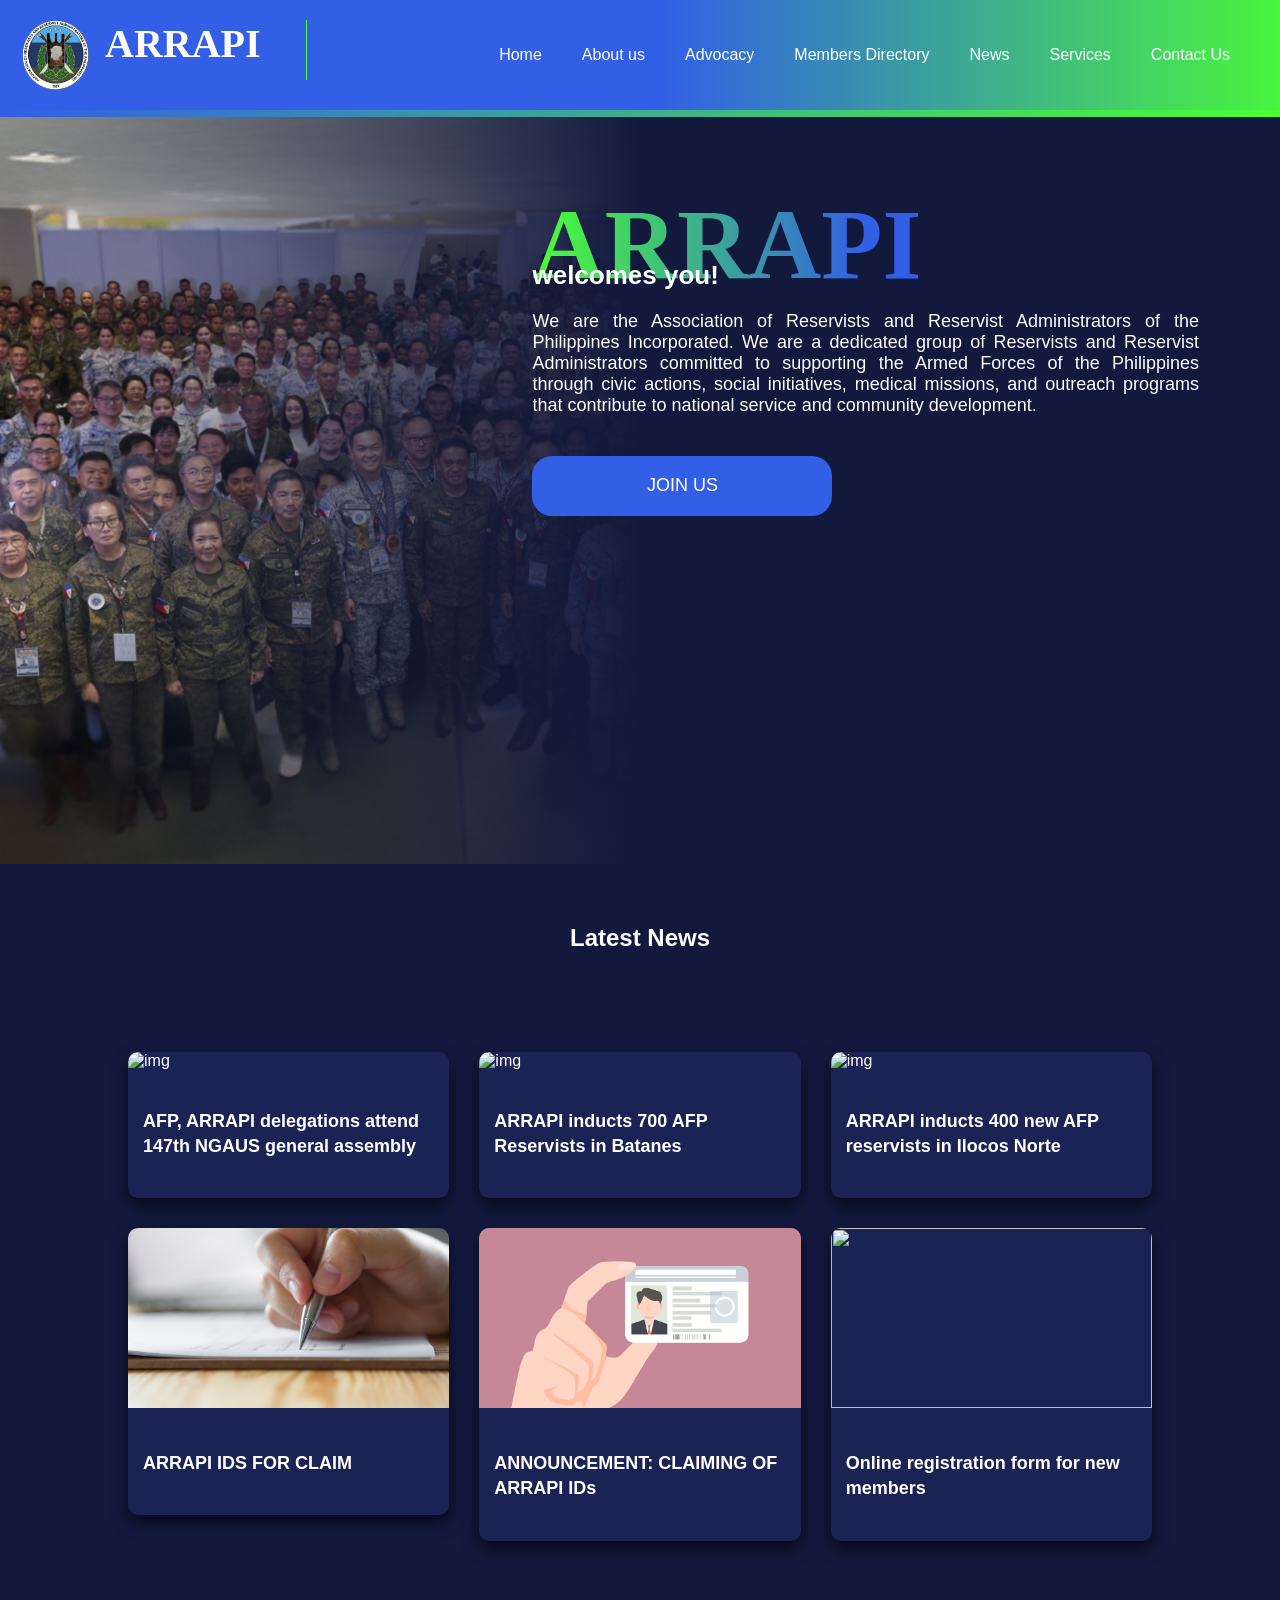
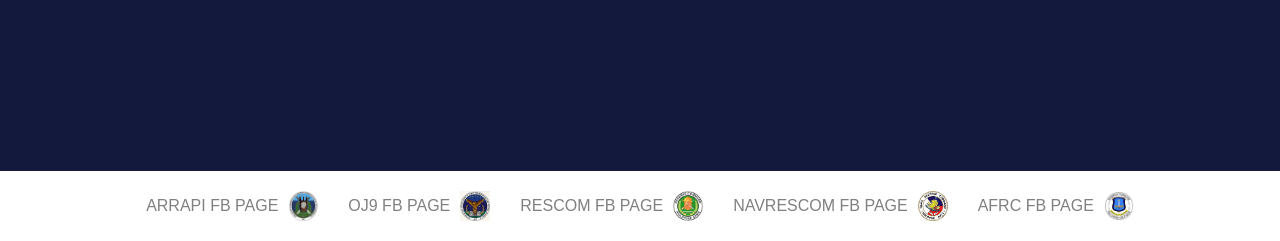
==== index.html @ 5e3e0a8f "Add files via upload" ====
<!DOCTYPE html>
<html lang="en">
<head>
    <meta charset="UTF-8">
    <link rel="icon" href="https://www.arrapiph.com/favicon.ico"/>
    <meta name="viewport" content="width=device-width, initial-scale=1.0">
    <title>Home - ARRAPI</title>
    <link rel="stylesheet" href="styles.css">
</head>
<body>

    <header>
        <nav class = "navbar-container">
            <nav class="navbar">
                <div class="brand">
                    <div class="icon">
                        <img src="images/arrapi_logo.ico" alt="favicon", style="width: 70px; height: 70px;">
                    </div>
                    <div class="icontext"><h3>ARRAPI</h3></div>
                    <div class="line"></div>

                </div>
                
                <div class="border"></div>

                <ul class="nav-links">
                    <li><a href="index.html">Home</a></li>
                    <li><a href="pages/about-us.html">About us</a></li>
                    <li><a href="pages/advocacy.html">Advocacy</a></li>
                    <li><a href="pages/members-directory.html">Members Directory</a></li>
                    <li><a href="pages/news.html">News</a></li>
                    <li><a href="pages/services.html">Services</a></li>
                    <li><a href="pages/contact-us.html">Contact Us</a></li>
                </ul>
            </nav>
        </nav>
    
    </header>
<section class="hero-page">
    <section class="hero-container">
        <section class="hero">
            <div class="bg">
                <div class="rectanglebg"></div>
                <div class="gradientbg"></div>
                <span class="img-spread"><img src="images/spread-arrapi.png"></span>
            </div>
            <div class="hero-text">
            <h1>
                <span class="arrapi">ARRAPI</span>
                <br>
                <span class="welcomes-you">welcomes you!</span>
            </h1>

            <p>We are the Association of Reservists and Reservist Administrators of the Philippines Incorporated. We are a dedicated group of Reservists and Reservist Administrators committed to supporting the Armed Forces of the Philippines through civic actions, social initiatives, medical missions, and outreach programs that contribute to national service and community development.</p>
            <button class="joinme">JOIN US</button>
            </div>
        </section>
    </section>
</section>


<section class="news-wrapper">
    <section class = "latest-news">
        <h1>Latest News</h1>
        <div class="news-container">
            <a href = https://globalnation.inquirer.net/289226/afp-arrapi-delegations-attend-147th-ngaus-general-assembly>
                <article class="news-item">
                <img src="https://globalnation.inquirer.net/files/2025/08/WhatsApp-Image-2025-08-25-at-19.23.06-1200x740.jpeg" alt="img">
                <h4>AFP, ARRAPI delegations attend 147th NGAUS general assembly</h4>
            </article></a>


            <a href = https://tribune.net.ph/2025/06/21/arrapi-inducts-700-afp-reservists-in-batanes>
                <article class="news-item">
                <img src="https://media.assettype.com/tribune%2F2025-06-21%2F9zj9qv0c%2F4E43B6C8-1FF1-4912-9ED3-9950595262D0.jpeg?w=768&auto=format%2Ccompress&fit=max" alt="img">
                <h4>ARRAPI inducts 700 AFP Reservists in Batanes</h4>
            </article></a>


            <a href = https://newsinfo.inquirer.net/2076127/arrapi-inducts-400-new-afp-reservists-in-ilocos-norte>
                <article class="news-item">
                <img src="https://newsinfo.inquirer.net/files/2025/06/WhatsApp-Image-2025-06-29-at-17.36.35.jpeg" alt="img">
                <h4>ARRAPI inducts 400 new AFP reservists in Ilocos Norte</h4>
            </article></a>                


            <a href = https://drive.google.com/file/d/1SvCfmNvWqnSzce89vplWQeWWTD6E4inz/view>
                <article class="news-item">
                <img src="images/1341.jpg">
                <h4>ARRAPI IDS FOR CLAIM</h4>
            </article></a>

            <a href =https://drive.google.com/file/d/1uY2WLiXFgwrh8M4Jw7DO53AK5DTmRZvH/view?usp=sharing">
                <article class="news-item">
                <img src="images/310400-P8PSHC-328.jpg">
                <h4>ANNOUNCEMENT: CLAIMING OF ARRAPI IDs</h4>
            </article></a>    

            <a href =https://www.arrapiph.com/register>
                <article class="news-item">
                <img src="images/concentrated-colleagues-sitting-office-coworking.jpg">
                <h4>Online registration form for new members</h4>
            </article></a>

        </div>
    </section>
</section>
    <footer>
        <ul class = "site-footer">
            <li><a href=https://www.facebook.com/people/Association-of-Reservists-and-Reservist-Administrators-of-the-PH-Inc/61556524346999>
                ARRAPI FB PAGE
                <img src="images/arrapi_logo.ico">
                </a></li>
            <li><a href=https://www.facebook.com/rraoj9>
                OJ9 FB PAGE
                <img src="images/oj9-logo.58120cb550e91521a67d.png">
                </a></li>
            <li><a href=https://www.facebook.com/harescom>
                RESCOM FB PAGE
                <img src="images/rescom-logo.9377e2774ceb5b5e9c93.png">
                </a></li>
            <li><a href=https://www.facebook.com/NRCOfficial2020>
                NAVRESCOM FB PAGE
                <img src="images/navrescom-logo.450ffe9487404cb3a0cf.jpg">
                </a></li>
            <li><a href=https://www.facebook.com/profile.php?id=61558652396406>
                AFRC FB PAGE
                <img src="images/Untitled.png">
                </a></li>
            
        </ul>
    </footer>
</body>
</html>
---- styles.css ----
/*default*/
    @font-face {
        font-family: "Bodoni";
        src: url("assets/font/BodoniModaSC/BodoniModaSC_18pt-Regular.ttf")format("truetype");
    }
    @font-face {
        font-family: "Jost";
        src: url("assets/font/Jost/Jost-800-Hevy.otf")format("truetype");
    }

    body{
        background-color: #12193d;
        background-repeat: no-repeat;
        margin:0;
        font-family: Arial, Helvetica, sans-serif;
        color:white;
        overflow-x: hidden;
    }

/* navigation bar */

    nav.navbar-container{
        position: relative;
        min-height: 100px;
    }

    .navbar{
        display: flex;
        flex-direction: row;
        align-items: center;
        background: linear-gradient(to right,#325fe6, #325fe6, #4aff33);
        padding: 20px;
        top:0;
        width: 100%;
        position:fixed;
        z-index: 100000;

    }
    .navbar div{
        display: flex;
    }
    .navbar div.brand{
        gap:15px;
    }

    .navbar ul{
        display: flex;
        justify-content: flex-end;
        flex-direction: row;
        align-items: center;
        list-style-type: none;
        padding:0px;
        margin-left: auto;
        margin-right: 50px;
        overflow:hidden;
    }

    .navbar a{
        color:white;
        text-decoration: none;
        padding: 10px;
        margin:10px;
        white-space: nowrap;
    }

    .navbar div.icontext h3{
        font-family: "Bodoni";
        font-size: 40px;
        margin: 0px;
    }

    .navbar div.line{
        background-color: #4aff33;
        height: 60px;
        width: 1px;
        margin-left:30px;
        z-index: 1000;
    }

    .border{
        display: flex;
        flex-direction: row;
        background: linear-gradient(to right,#325fe6, #4aff33);
        height: 7px;
        width: 100%;
        position:fixed;
        top:110px;
        left: 0;
        z-index: 0;
    }

/* hero section */

section.hero-page{
    min-height: 100px;
    margin-bottom: 0;
}

section.hero-container{
    position: relative;
    bottom: 4px;
    overflow: visible;
}

.bg{
    position: absolute;
    inset: 0;
    display: flex;
    z-index: -1000;
}

.rectanglebg{
    background: linear-gradient(to right, transparent, #12193d);
    height: 800px;
    width: 50%;
}

.gradientbg{
    background: #12193d;
    height: 800px;
    width: 50%;    
}

.img-spread{
    position: absolute;
    height: 100%;
    width: 100%;
    right: 20%;
    z-index: -100;    
}

section.hero{
    min-height: 800px;
    padding: 60px 8%;
}

section.hero h1 span.arrapi{
    display: block;
    font-family: "Jost";
    font-size: 100px;
    background: linear-gradient(to right, #4aff33, #325fe6, #325fe6);
    -webkit-background-clip: text;
    -webkit-text-fill-color: transparent;
    margin-bottom:-60px;
    z-index: 2;
}

section.hero h1 span.welcomes-you{
    display: block;
    font-family: Arial, Helvetica, sans-serif;
    font-size: 26px;
    margin-bottom:-20px;
    z-index: 2;
}

section.hero p{
    font-size: 18px;
    text-align: justify;
    text-wrap: wrap;
    margin-bottom: 40px;
    z-index: 2;
}

.joinme{
    background-color:#325fe6;
    color: white;
    border: none;
    padding: 15px 32px;
    text-align:center;
    font-size: 18px;
    height: 60px;
    width:  300px;
    border-radius: 20px;
}

.joinme:hover{
    background-color: #345bd1;
}

div.hero-text{
    display: flex;
    position: relative;
    flex-direction: column;
    left:40%;
    margin-right: 38%;
    top: 10px;

}

/*LATEST NEWS LATEST NEWS LATEST NEWS*/

.news-wrapper{
    position: relative;
    margin-top: -200px;
    margin-bottom: 150px;
    padding: 80px 10%;
}

.latest-news h1{
    align-items: center;
    text-align: center;
    font-size: 24px;
    margin-bottom: 100px;
}

.news-container{
    display: grid;
    grid-template-columns: repeat(3, 1fr);
    gap: 30px;
}

.news-item{
    background-color: #1b2354;
    border-radius: 10px;
    overflow: hidden;
    box-shadow:0 8px 16px 0 rgba(0,0,0.5,0.6);
    transition: transform 0.3s ease;
}

.news-item:hover{
    transform: translateY(-8px);
}

.news-item img{
    width: 100%;
    height: 180px;
    object-fit: cover;
}

.news-item h4{
    padding: 15px;
    font-size: 18px;
    line-height: 1.4;
}

.news-container a{
    text-decoration: none;
    color: white;
}
    
/* FOOTER */

footer {
    background-color: white;
    padding: 20px 0;
    width: 100%;
    position: relative; /* or use fixed if you want it always visible */
    bottom: 0;
    color: #fff;
    text-align: center;
}

.site-footer {
    list-style: none;
    margin: 0;
    padding: 0;
    display: flex;
    flex-wrap: wrap;
    justify-content: center;
    gap: 30px; /* spacing between items */
}

.site-footer li a {
    color: grey;
    text-decoration: none;
    display: flex;
    align-items: center;
    gap: 10px;
    transition: color 0.3s;
}

.site-footer li a:hover {
    color: #4aff33;
}

.site-footer img {
    width: 30px;
    height: 30px;
    object-fit: contain;
}   

/* history */

.history{
    position: relative;
    bottom: 40px;
    min-height: 100px;
    display: flex;
    flex-direction: row;
}

.headline-history{
    display: flex;
    flex-direction: row;
    align-items: center;
    gap: 1em;
    margin: 2em;
}

.text-line{
    background-color: #4aff33;
    height: 50px;
    width: 1px;
}

.main-title-history{
    display: inline-block;
}

.history video{
    margin: 2em;
    height:300%;
    width: 300%;
    border-radius: 20px;
}

.history .subtitles-history{
    margin: 2em;
    text-align: justify;
    line-height: 30px;
    margin-right: 0px;
}

/* join us */

div.join{
    display: flex;
    flex-direction: column;
    align-items: center;
    min-height: 200px;
}

/* mission visiom */
.advocacy{
    margin: 2em;
    line-height: 30px;
    min-height: 100px;
}

/* news */

.headline-news{
    display: flex;
    flex-direction: row;
    align-items: center;
    gap: 1em;
    margin: 2em;
    margin-left: 130px;
    min-height: 100px;
    margin-bottom: 170px;
}

.text-line{
    background-color: #4aff33;
    height: 50px;
    width: 1px;
}

/* contact */
.null1{
    position: relative;
    background-color: white;
    background: white;
    margin: 0px;
    padding-top: 10px;
    z-index: 1002;
}
.contact{
    display: flex;
    flex-direction: row;
    position: relative;
    top: -100px;
    gap: 40px;
    padding: 50px 20px;
    background-color: white;
    color: #12193d;
    font-family: arial, sans-serif;
    font-size: 14px;
    overflow: visible;
}

.contact-form input,textarea{
    width: 100%;
    padding: 10px;
    box-sizing: border-box;
    font-size: 14px;
    font-family: Arial, Helvetica, sans-serif;
}

.contact-form form{
    width: 100%;
}

div.contact-info{
    flex: 0 0 30%;
    margin: 1em;
    text-decoration: none;
}

div.contact-form{
    flex: 1;
    width: 100%;
    display: flex;
    flex-direction: column;
    margin: 1em;
}

div.name{
    display: inline-flex;
    flex-direction: row;
    align-content: center;
    padding: 1em;
}

form.firstname, form.email{
    margin-right: 5rem;
    overflow: visible;
}

form.lastname{
    overflow: visible;
}

div.contact-addresses{
    display: inline-flex;
    flex-direction: row;
    align-content: center;
    padding: 1em;
}

div.headings1{
    display: inline-flex;
    flex-direction: column;
    align-content: center;
    justify-content: center;
    padding: 1em;
    padding-bottom: 0px;
    margin: 0px;
}


div.body1{
    display: inline-flex;
    flex-direction: column;
    align-content: center;
    justify-content: center;
    padding: 1em;
}

.body1 textarea{
    resize: none;
    height: 160px;
    font-family: Arial, Helvetica, sans-serif;
    font-size: 14px;
}

.text-line-lm{
    background-color: green;
    height: 50px;
    width: 1px;
}

.headline-contact{
    color: #12193d;
    display: flex;
    flex-direction: row;
    align-items: center;
    gap: 1em;
    margin: 2em;
}

button.message{
    margin: 1em;
    padding: 8px;
    width: 250px;
    border: none;
    background: #325fe6;
    border-radius: 10px;
    color: white;
    font-weight: bold;
}
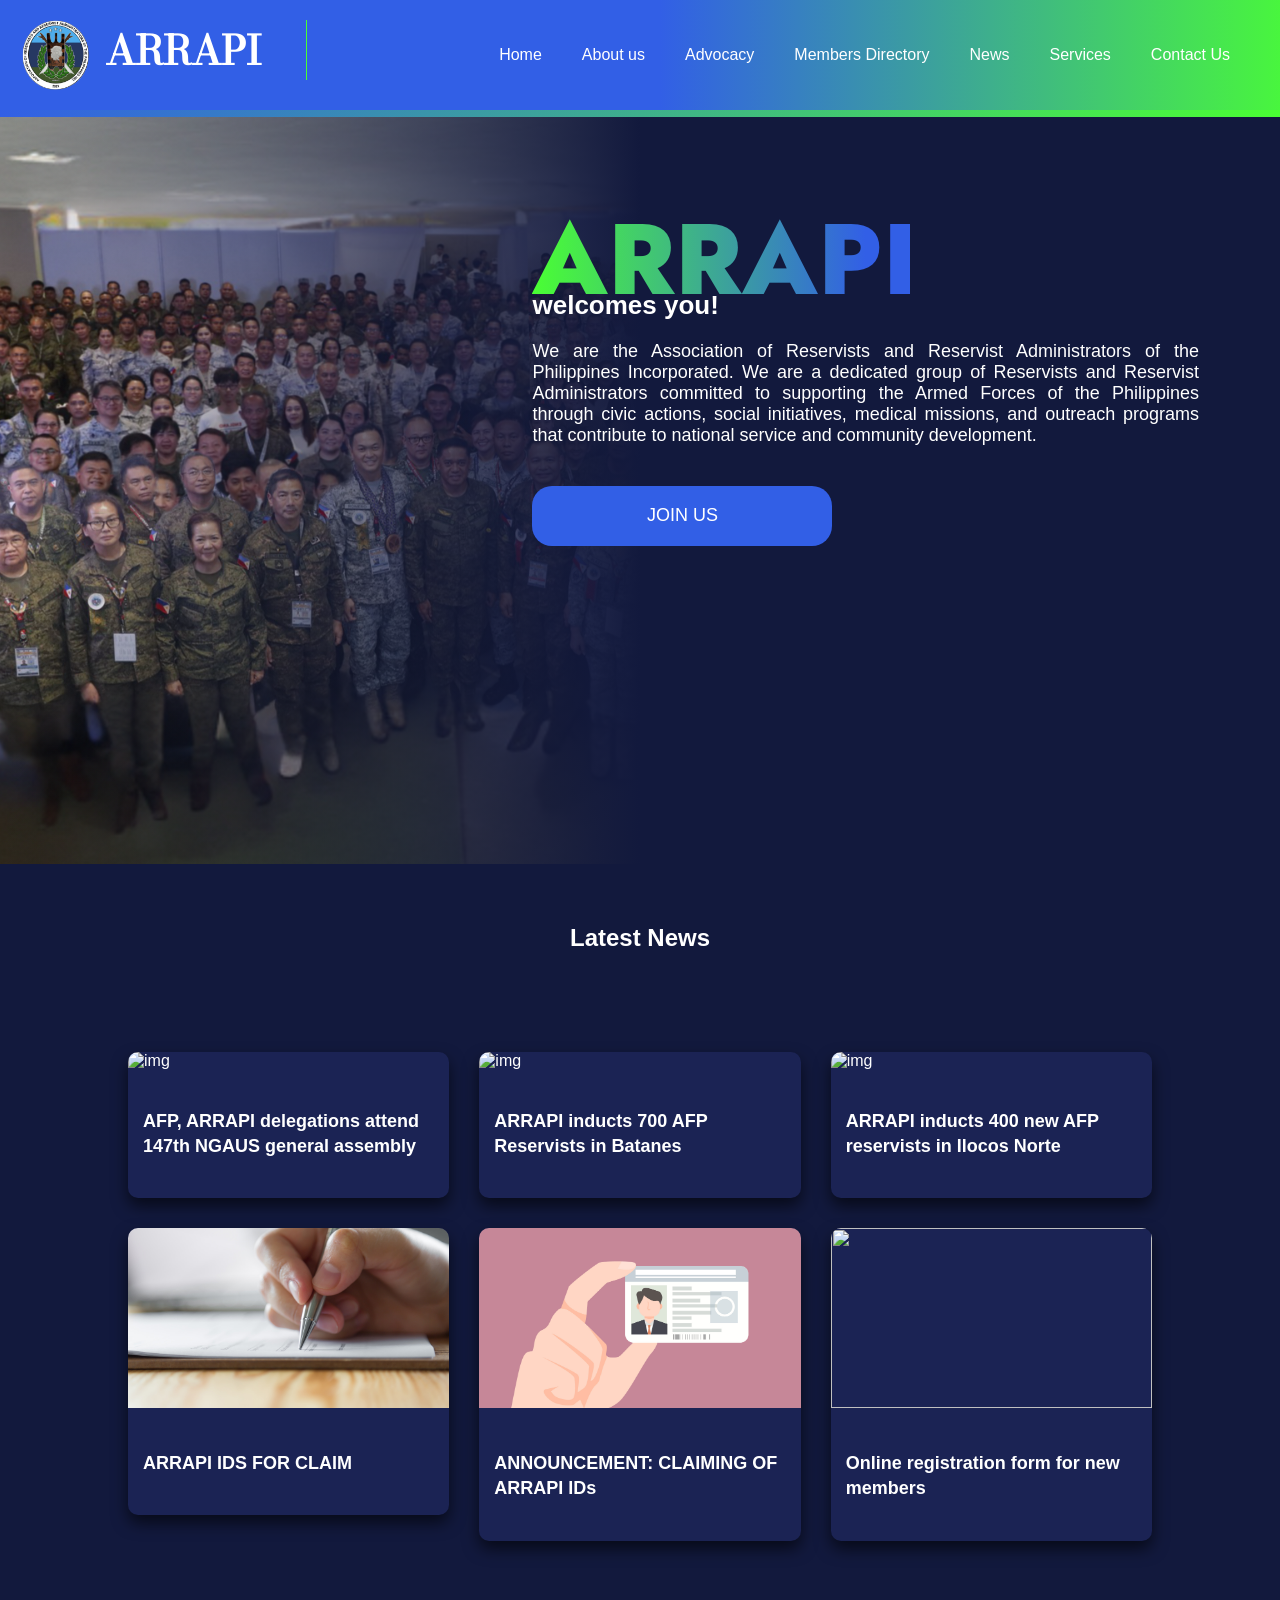
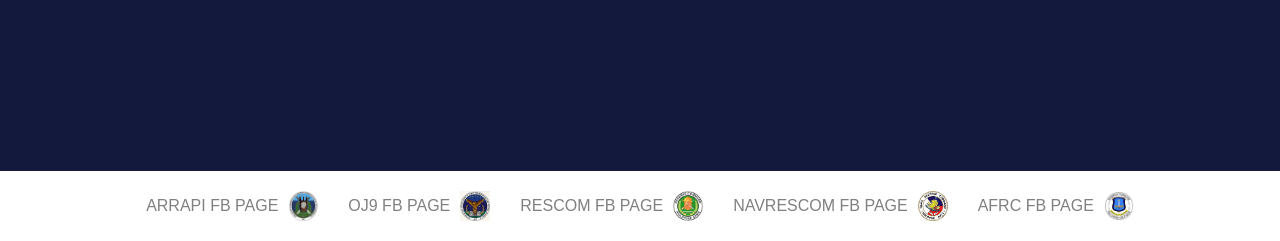
==== commit c89aa00b: "index.html" ====
--- a/index.html
+++ b/index.html
@@ -21,6 +21,8 @@
 
                 </div>
                 
+                <button class="menu-toggle">☰</button>
+
                 <div class="border"></div>
 
                 <ul class="nav-links">
@@ -130,5 +132,15 @@
             
         </ul>
     </footer>
+
+    <script>
+const toggle = document.querySelector(".menu-toggle");
+const nav = document.querySelector(".nav-links");
+
+toggle.onclick = () => {
+    nav.classList.toggle("active");
+};
+</script>
+
 </body>
-</html>+</html>
--- a/styles.css
+++ b/styles.css
@@ -27,6 +27,7 @@
     .navbar{
         display: flex;
         flex-direction: row;
+        justify-content: space-between;
         align-items: center;
         background: linear-gradient(to right,#325fe6, #325fe6, #4aff33);
         padding: 20px;
@@ -89,6 +90,51 @@
         z-index: 0;
     }
 
+    .menu-toggle{
+    position: relative;
+    left: -50px;
+    display:none;
+    font-size:28px;
+    background:none;
+    border:none;
+    color:white;
+    cursor:pointer;
+    }
+
+    @media (max-width:768px){
+
+    .menu-toggle{
+        display:block;
+    }
+
+    .navbar ul{
+        position:absolute;
+        top:100px;
+        left:0;
+        width:100%;
+        background:#325fe6;
+        flex-direction:column;
+        align-items:center;
+        display:none;
+        margin:0;
+    }
+
+    .navbar ul li{
+        width:100%;
+        text-align:center;
+    }
+
+    .navbar ul li a{
+        display:block;
+        width:100%;
+        padding:15px;
+    }
+
+    .navbar ul.active{
+        display:flex;
+    }
+
+}
 /* hero section */
 
 section.hero-page{
@@ -187,6 +233,55 @@
 
 }
 
+@media (max-width: 768px){
+
+    section.hero{
+        position: relative;
+        top: -200px;
+        display:flex;
+        justify-content:center;
+        align-items:center;
+        text-align:center;
+        padding:60px 20px;
+    }
+
+    div.hero-text{
+        left:0;
+        margin-right:0;
+        width:100%;
+        align-items:center;
+    }
+
+    section.hero h1 span.arrapi{
+        font-size:60px;
+        margin-bottom:-20px;
+    }
+
+    section.hero h1 span.welcomes-you{
+        font-size:20px;
+    }
+
+    section.hero p{
+        text-align:center;
+        max-width:500px;
+    }
+
+    .joinme{
+        width:220px;
+    }
+
+    .rectanglebg,
+    .gradientbg{
+        width:100%;
+    }
+
+    .img-spread{
+        right:0;
+        opacity:0.25; /* prevents the image from covering text on small screens */
+    }
+
+}
+
 /*LATEST NEWS LATEST NEWS LATEST NEWS*/
 
 .news-wrapper{
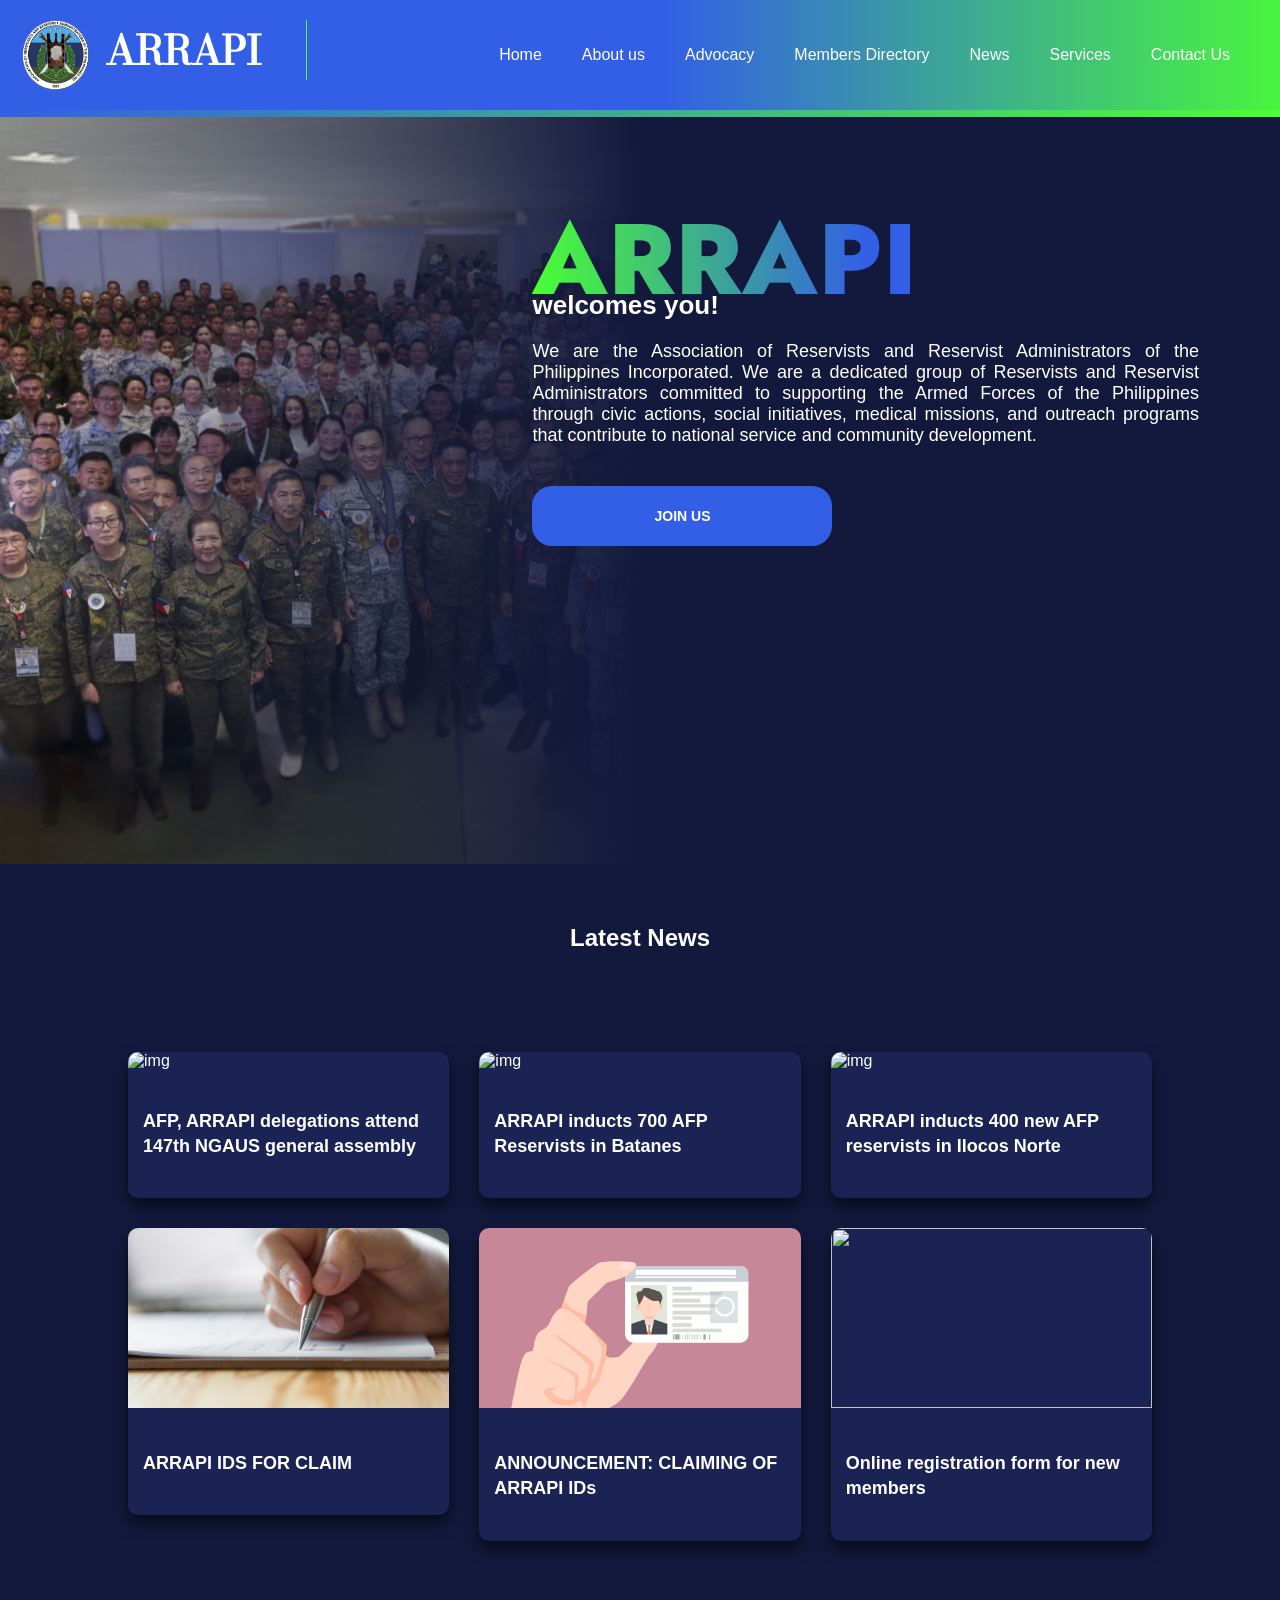
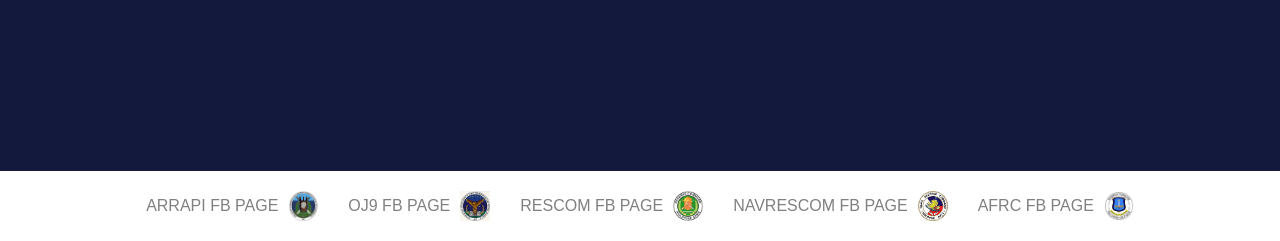
==== commit df77eb16: "Add files via upload" ====
--- a/index.html
+++ b/index.html
@@ -142,5 +142,7 @@
 };
 </script>
 
+<script src="//code.tidio.co/lfj7agihff3fcaxnv1vaignhhodt1afe.js" async></script>
+
 </body>
-</html>
+</html>
--- a/styles.css
+++ b/styles.css
@@ -212,16 +212,20 @@
     color: white;
     border: none;
     padding: 15px 32px;
+    font-size: 14px;
+    font-weight: bold;
     text-align:center;
-    font-size: 18px;
     height: 60px;
     width:  300px;
     border-radius: 20px;
+    
 }
 
 .joinme:hover{
-    background-color: #345bd1;
-}
+    background-color: #4637ce;
+    cursor: pointer;
+}
+
 
 div.hero-text{
     display: flex;
@@ -574,3 +578,8 @@
     color: white;
     font-weight: bold;
 }
+
+button.message:hover{
+    background-color: #4637ce;
+    cursor: pointer;   
+}
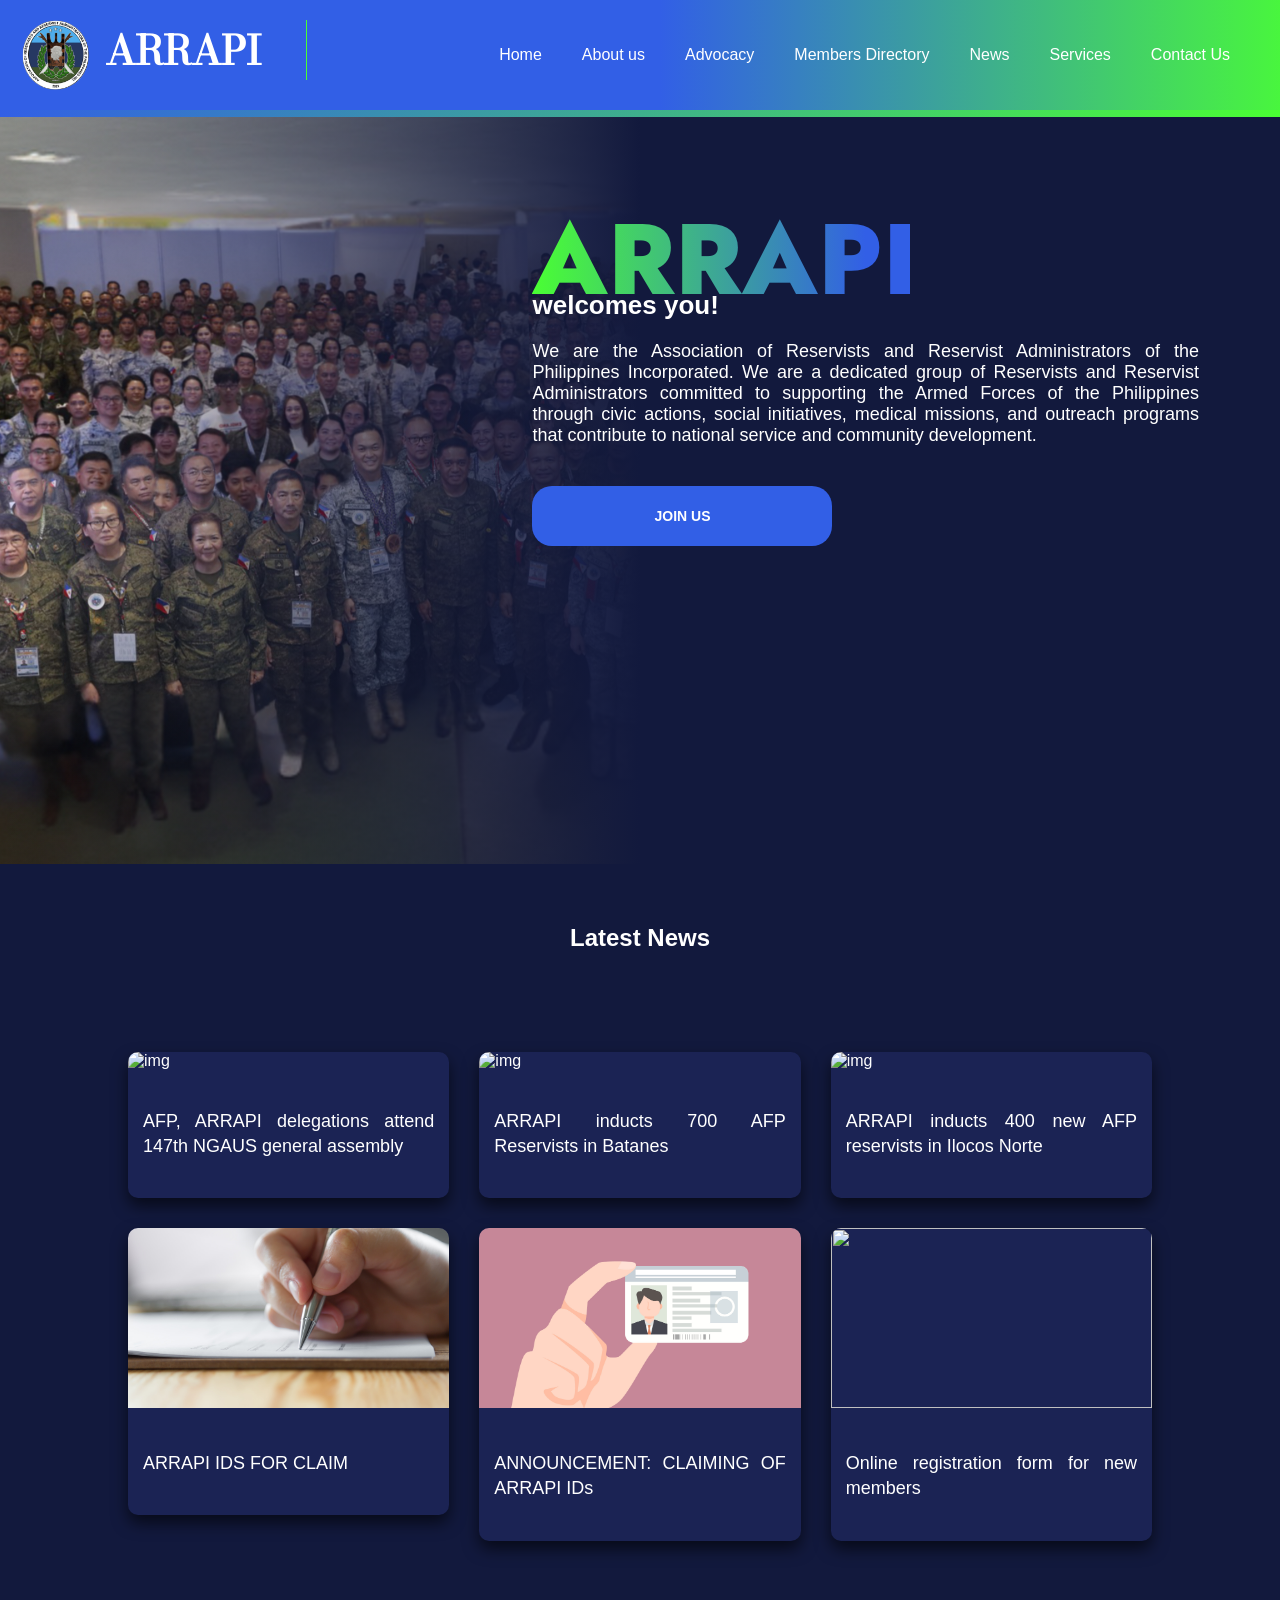
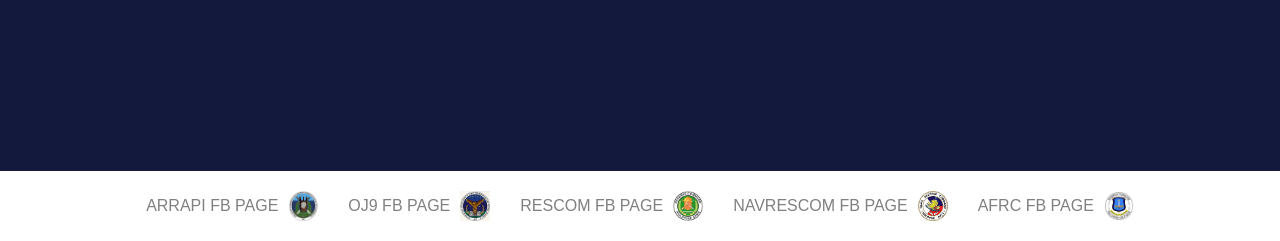
==== commit b1066697: "Add files via upload" ====
--- a/index.html
+++ b/index.html
@@ -133,13 +133,13 @@
         </ul>
     </footer>
 
-    <script>
-const toggle = document.querySelector(".menu-toggle");
-const nav = document.querySelector(".nav-links");
+<script>
+    const toggle = document.querySelector(".menu-toggle");
+    const nav = document.querySelector(".nav-links");
 
-toggle.onclick = () => {
-    nav.classList.toggle("active");
-};
+    toggle.onclick = () => {
+        nav.classList.toggle("active");
+    };
 </script>
 
 <script src="//code.tidio.co/lfj7agihff3fcaxnv1vaignhhodt1afe.js" async></script>
--- a/styles.css
+++ b/styles.css
@@ -101,7 +101,7 @@
     cursor:pointer;
     }
 
-    @media (max-width:768px){
+    @media (max-width:1096px){
 
     .menu-toggle{
         display:block;
@@ -237,7 +237,7 @@
 
 }
 
-@media (max-width: 768px){
+@media (max-width: 1096px){
 
     section.hero{
         position: relative;
@@ -281,7 +281,9 @@
 
     .img-spread{
         right:0;
-        opacity:0.25; /* prevents the image from covering text on small screens */
+        opacity:0.25; 
+        overflow-x: hidden;
+        /* prevents the image from covering text on small screens */
     }
 
 }
@@ -329,6 +331,8 @@
 .news-item h4{
     padding: 15px;
     font-size: 18px;
+    text-align: justify;
+    font-weight: 100;
     line-height: 1.4;
 }
 
@@ -337,6 +341,31 @@
     color: white;
 }
     
+@media(max-width:1096px){
+    .latest-news{
+        max-width: 100%;
+        align-content: center;
+        overflow-x: scroll;
+    }
+    
+    .news-item img{
+        width: 100%;
+        height: 40px;
+        object-fit: cover;
+    }
+
+    .latest-news h4{
+        font-size: 12px;
+    }
+
+    .news-container{
+    display: grid;
+    grid-template-columns: repeat(2, 1fr);
+    gap: 15px;
+    }
+
+}
+
 /* FOOTER */
 
 footer {
@@ -418,6 +447,31 @@
     text-align: justify;
     line-height: 30px;
     margin-right: 0px;
+}
+
+@media(max-width:1096px){
+    .history{
+        position: relative;
+        bottom: 40px;
+        min-height: 100px;
+        display: flex;
+        flex-direction: column-reverse;
+        margin: 2em;
+    }
+
+    .history video{
+        margin: 15px 0 10px 0;
+        height:100%;
+        width: 100%;
+        border-radius: 20px;
+    }
+
+    .history .subtitles-history{
+        margin: 0;
+        text-align: justify;
+        line-height: 30px;
+        max-width: 100%;
+    }
 }
 
 /* join us */
@@ -583,3 +637,13 @@
     background-color: #4637ce;
     cursor: pointer;   
 }
+
+.members{
+    background-color: #dce4f1;
+    padding: 20px;
+}
+
+.members img{
+    padding-top: 100px;
+}
+
